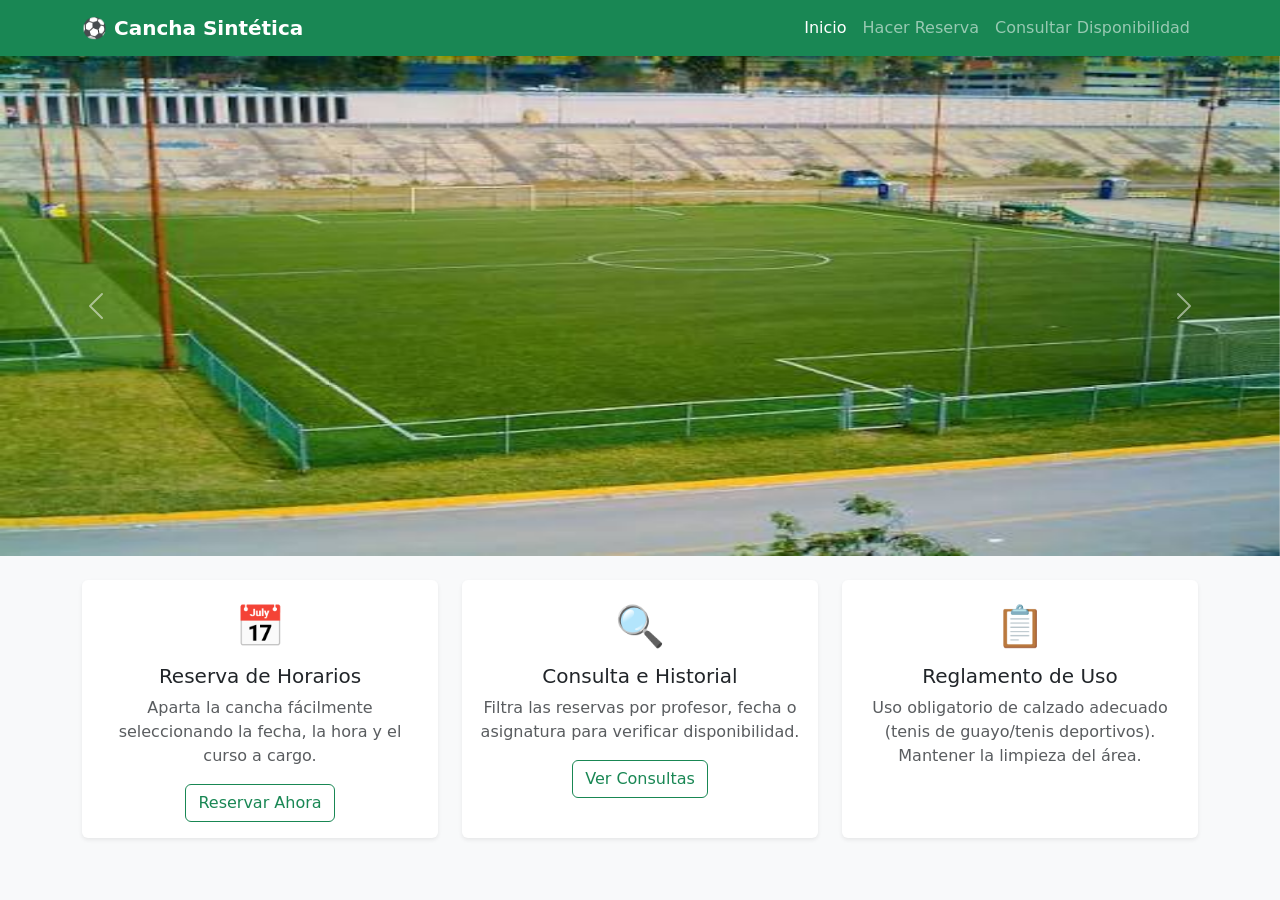
==== index.html @ 49d9d3f8 "first commit" ====
<!doctype html>
<html lang="es">
  <head>
    <meta charset="UTF-8" />
    <meta name="viewport" content="width=device-width, initial-scale=1.0" />
    <title>Cancha Sintética - Colegio</title>
    <link
      href="https://cdn.jsdelivr.net/npm/bootstrap@5.3.2/dist/css/bootstrap.min.css"
      rel="stylesheet"
    />
    <link rel="stylesheet" href="/css/styles" />
  </head>
  <body class="bg-light">
    <!-- Navegación -->
    <nav class="navbar navbar-expand-lg navbar-dark bg-success shadow-sm">
      <div class="container">
        <a class="navbar-brand fw-bold" href="index.html"
          >⚽ Cancha Sintética</a
        >
        <button
          class="navbar-toggler"
          type="button"
          data-bs-toggle="collapse"
          data-bs-target="#navbarNav"
        >
          <span class="navbar-toggler-icon"></span>
        </button>
        <div class="collapse navbar-collapse" id="navbarNav">
          <ul class="navbar-nav ms-auto">
            <li class="nav-item">
              <a class="nav-link active" href="index.html">Inicio</a>
            </li>
            <li class="nav-item">
              <a class="nav-link" href="reservas.html">Hacer Reserva</a>
            </li>
            <li class="nav-item">
              <a class="nav-link" href="consultas.html"
                >Consultar Disponibilidad</a
              >
            </li>
          </ul>
        </div>
      </div>
    </nav>

    <!-- Carrusel -->
    <div
      id="carouselExampleInterval"
      class="carousel slide"
      data-bs-ride="carousel"
    >
      <div class="carousel-inner">
        <div class="carousel-item active" data-bs-interval="3000">
          <img
            src="assets/cancha1.jpg"
            class="d-block w-100"
            alt="..."
            style="height: 500px"
          />
        </div>
        <div class="carousel-item" data-bs-interval="3000">
          <img
            src="assets/cancha2.jpg"
            class="d-block w-100"
            alt="..."
            style="height: 500px"
          />
        </div>
        <div class="carousel-item" data-bs-interval="3000">
          <img
            src="assets/cancha3.jpg"
            class="d-block w-100"
            alt="..."
            style="height: 500px"
          />
        </div>
      </div>
      <button
        class="carousel-control-prev"
        type="button"
        data-bs-target="#carouselExampleInterval"
        data-bs-slide="prev"
      >
        <span class="carousel-control-prev-icon" aria-hidden="true"></span>
        <span class="visually-hidden">Previous</span>
      </button>
      <button
        class="carousel-control-next"
        type="button"
        data-bs-target="#carouselExampleInterval"
        data-bs-slide="next"
      >
        <span class="carousel-control-next-icon" aria-hidden="true"></span>
        <span class="visually-hidden">Next</span>
      </button>
    </div>

    <!-- Sección de Información y Botones de Acción -->
    <div class="container my-4">
      <div class="row text-center mb-4">
        <div class="col-md-4 mb-3">
          <div class="card h-100 shadow-sm border-0">
            <div class="card-body">
              <div class="fs-1 text-success mb-2">📅</div>
              <h5 class="card-title">Reserva de Horarios</h5>
              <p class="card-text text-muted">
                Aparta la cancha fácilmente seleccionando la fecha, la hora y el
                curso a cargo.
              </p>
              <a href="reservas.html" class="btn btn-outline-success"
                >Reservar Ahora</a
              >
            </div>
          </div>
        </div>
        <div class="col-md-4 mb-3">
          <div class="card h-100 shadow-sm border-0">
            <div class="card-body">
              <div class="fs-1 text-success mb-2">🔍</div>
              <h5 class="card-title">Consulta e Historial</h5>
              <p class="card-text text-muted">
                Filtra las reservas por profesor, fecha o asignatura para
                verificar disponibilidad.
              </p>
              <a href="consultas.html" class="btn btn-outline-success"
                >Ver Consultas</a
              >
            </div>
          </div>
        </div>
        <div class="col-md-4 mb-3">
          <div class="card h-100 shadow-sm border-0">
            <div class="card-body">
              <div class="fs-1 text-success mb-2">📋</div>
              <h5 class="card-title">Reglamento de Uso</h5>
              <p class="card-text text-muted">
                Uso obligatorio de calzado adecuado (tenis de guayo/tenis
                deportivos). Mantener la limpieza del área.
              </p>
            </div>
          </div>
        </div>
      </div>
    </div>

    <script src="https://cdn.jsdelivr.net/npm/bootstrap@5.3.2/dist/js/bootstrap.bundle.min.js"></script>
  </body>
</html>
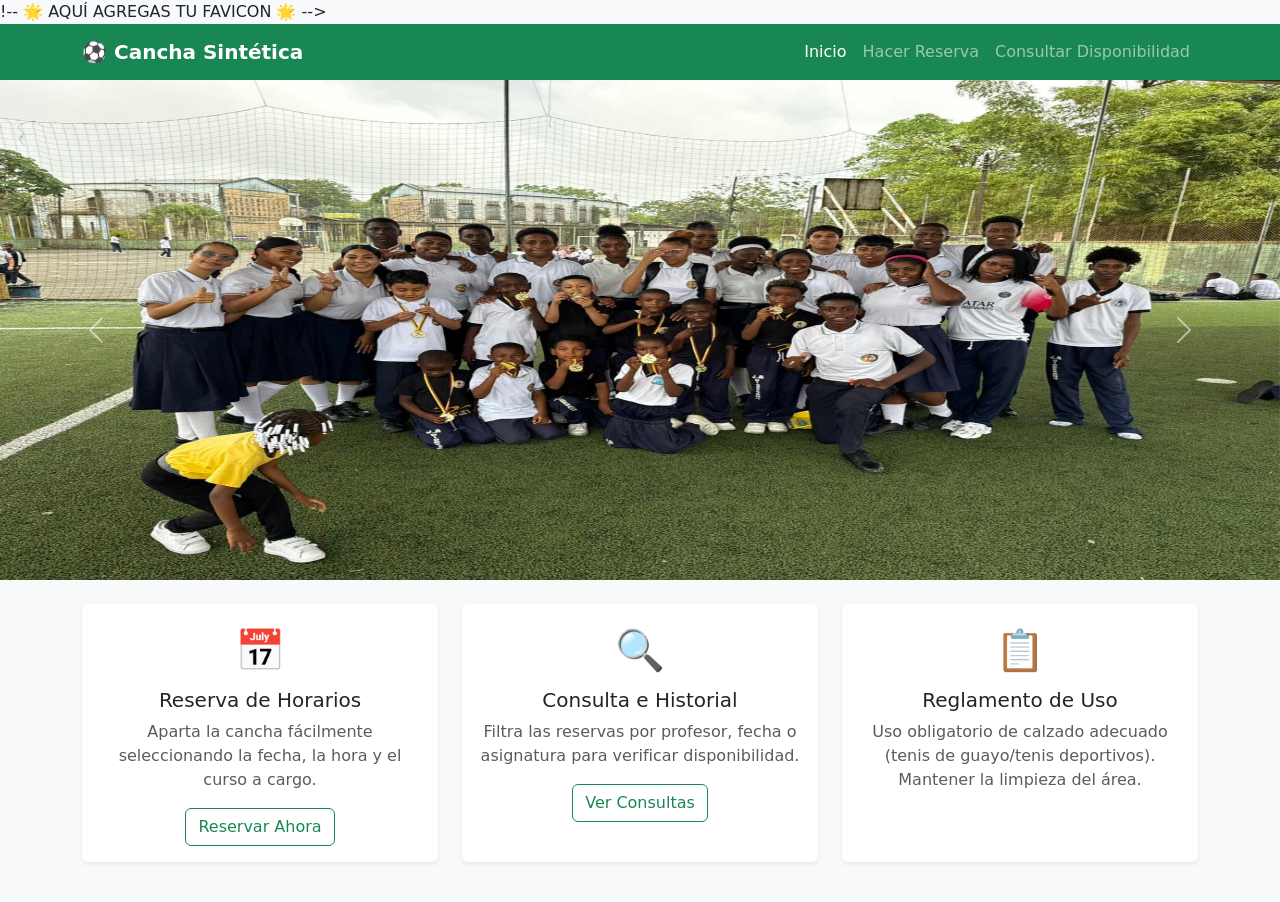
==== commit 2ffe4ddb: "third commit" ====
--- a/index.html
+++ b/index.html
@@ -8,7 +8,9 @@
       href="https://cdn.jsdelivr.net/npm/bootstrap@5.3.2/dist/css/bootstrap.min.css"
       rel="stylesheet"
     />
-    <link rel="stylesheet" href="/css/styles" />
+    <link rel="stylesheet" href="/css/styles.css" />
+    !-- 🌟 AQUÍ AGREGAS TU FAVICON 🌟 -->
+    <link rel="icon" type="image/x-icon" href="assets/cancha2.jpeg" />
   </head>
   <body class="bg-light">
     <!-- Navegación -->
@@ -52,7 +54,7 @@
       <div class="carousel-inner">
         <div class="carousel-item active" data-bs-interval="3000">
           <img
-            src="assets/cancha1.jpg"
+            src="assets/cancha1.jpeg"
             class="d-block w-100"
             alt="..."
             style="height: 500px"
@@ -60,15 +62,7 @@
         </div>
         <div class="carousel-item" data-bs-interval="3000">
           <img
-            src="assets/cancha2.jpg"
-            class="d-block w-100"
-            alt="..."
-            style="height: 500px"
-          />
-        </div>
-        <div class="carousel-item" data-bs-interval="3000">
-          <img
-            src="assets/cancha3.jpg"
+            src="assets/cancha3.jpeg"
             class="d-block w-100"
             alt="..."
             style="height: 500px"
--- a/css/styles.css
+++ b/css/styles.css
@@ -0,0 +1,10 @@
+.carrusel-img {
+  height: 100px;
+  object-fit: cover;
+}
+
+@media (max-width: 768px) {
+  .carrusel-img {
+    height: 250px;
+  }
+}
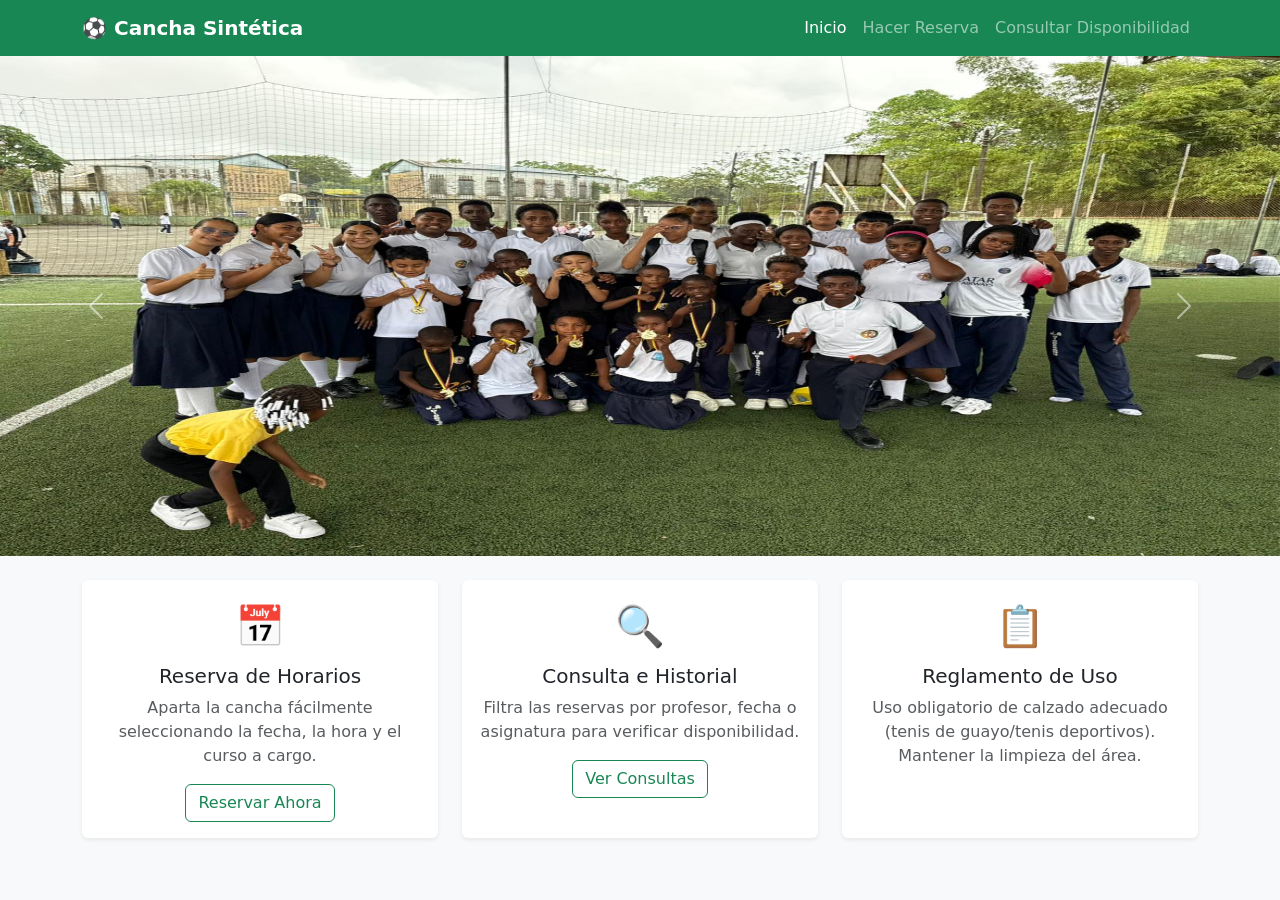
==== commit 34720958: "fourth commit" ====
--- a/index.html
+++ b/index.html
@@ -9,7 +9,6 @@
       rel="stylesheet"
     />
     <link rel="stylesheet" href="/css/styles.css" />
-    !-- 🌟 AQUÍ AGREGAS TU FAVICON 🌟 -->
     <link rel="icon" type="image/x-icon" href="assets/cancha2.jpeg" />
   </head>
   <body class="bg-light">
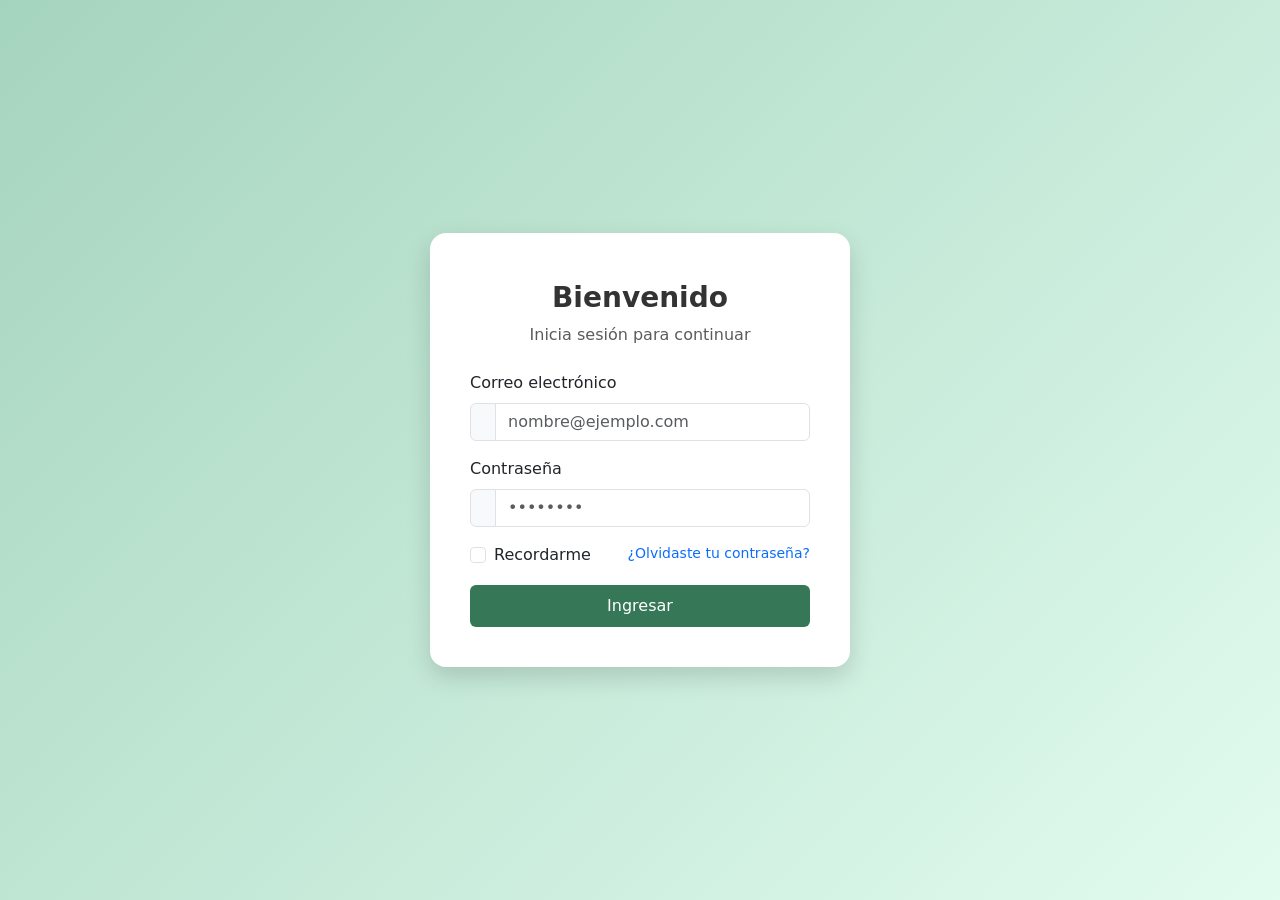
==== commit eddd7a53: "modificaciones" ====
--- a/index.html
+++ b/index.html
@@ -3,139 +3,103 @@
   <head>
     <meta charset="UTF-8" />
     <meta name="viewport" content="width=device-width, initial-scale=1.0" />
-    <title>Cancha Sintética - Colegio</title>
+    <title>Reserva de Cancha Sintética</title>
+    <!-- CSS de Bootstrap 5 -->
     <link
       href="https://cdn.jsdelivr.net/npm/bootstrap@5.3.2/dist/css/bootstrap.min.css"
       rel="stylesheet"
     />
-    <link rel="stylesheet" href="/css/styles.css" />
-    <link rel="icon" type="image/x-icon" href="assets/cancha2.jpeg" />
+    <!-- Estilos propios opcionales -->
+    <link rel="stylesheet" href="css/styles.css" />
+    <style>
+      body {
+        background: linear-gradient(135deg, #a5d4be 0%, #e2fcef 100%);
+        height: 100vh;
+        display: flex;
+        align-items: center;
+        justify-content: center;
+      }
+      .login-card {
+        background: #ffffff;
+        border-radius: 1rem;
+        box-shadow: 0 10px 25px rgba(0, 0, 0, 0.15);
+        overflow: hidden;
+        width: 100%;
+        max-width: 420px;
+        padding: 2.5rem;
+      }
+      .login-title {
+        font-weight: 700;
+        color: #333;
+      }
+    </style>
   </head>
   <body class="bg-light">
-    <!-- Navegación -->
-    <nav class="navbar navbar-expand-lg navbar-dark bg-success shadow-sm">
-      <div class="container">
-        <a class="navbar-brand fw-bold" href="index.html"
-          >⚽ Cancha Sintética</a
+    <div class="login-card">
+      <div class="text-center mb-4">
+        <i class="bi bi-person-circle text-primary" style="font-size: 3rem"></i>
+        <h3 class="login-title mt-2">Bienvenido</h3>
+        <p class="text-muted">Inicia sesión para continuar</p>
+      </div>
+
+      <!-- Alerta para mensajes de error o éxito -->
+      <div id="alertBox" class="alert d-none" role="alert"></div>
+
+      <form id="loginForm" novalidate>
+        <div class="mb-3">
+          <label for="email" class="form-label">Correo electrónico</label>
+          <div class="input-group">
+            <span class="input-group-text"><i class="bi bi-envelope"></i></span>
+            <input
+              type="email"
+              class="form-control"
+              id="email"
+              placeholder="nombre@ejemplo.com"
+              required
+            />
+          </div>
+          <div class="invalid-feedback">
+            Por favor ingresa un correo válido.
+          </div>
+        </div>
+
+        <div class="mb-3">
+          <label for="password" class="form-label">Contraseña</label>
+          <div class="input-group">
+            <span class="input-group-text"><i class="bi bi-lock"></i></span>
+            <input
+              type="password"
+              class="form-control"
+              id="password"
+              placeholder="••••••••"
+              required
+            />
+          </div>
+          <div class="invalid-feedback">La contraseña es obligatoria.</div>
+        </div>
+
+        <div class="d-flex justify-content-between align-items: center mb-3">
+          <div class="form-check">
+            <input type="checkbox" class="form-check-input" id="rememberMe" />
+            <label class="form-check-label" for="rememberMe">Recordarme</label>
+          </div>
+          <a href="#" class="text-decoration-none small"
+            >¿Olvidaste tu contraseña?</a
+          >
+        </div>
+
+        <button
+          type="submit"
+          class="btn w-100 py-2"
+          style="background-color: #367757; color: #ffffff"
         >
-        <button
-          class="navbar-toggler"
-          type="button"
-          data-bs-toggle="collapse"
-          data-bs-target="#navbarNav"
-        >
-          <span class="navbar-toggler-icon"></span>
+          Ingresar
         </button>
-        <div class="collapse navbar-collapse" id="navbarNav">
-          <ul class="navbar-nav ms-auto">
-            <li class="nav-item">
-              <a class="nav-link active" href="index.html">Inicio</a>
-            </li>
-            <li class="nav-item">
-              <a class="nav-link" href="reservas.html">Hacer Reserva</a>
-            </li>
-            <li class="nav-item">
-              <a class="nav-link" href="consultas.html"
-                >Consultar Disponibilidad</a
-              >
-            </li>
-          </ul>
-        </div>
-      </div>
-    </nav>
-
-    <!-- Carrusel -->
-    <div
-      id="carouselExampleInterval"
-      class="carousel slide"
-      data-bs-ride="carousel"
-    >
-      <div class="carousel-inner">
-        <div class="carousel-item active" data-bs-interval="3000">
-          <img
-            src="assets/cancha1.jpeg"
-            class="d-block w-100"
-            alt="..."
-            style="height: 500px"
-          />
-        </div>
-        <div class="carousel-item" data-bs-interval="3000">
-          <img
-            src="assets/cancha3.jpeg"
-            class="d-block w-100"
-            alt="..."
-            style="height: 500px"
-          />
-        </div>
-      </div>
-      <button
-        class="carousel-control-prev"
-        type="button"
-        data-bs-target="#carouselExampleInterval"
-        data-bs-slide="prev"
-      >
-        <span class="carousel-control-prev-icon" aria-hidden="true"></span>
-        <span class="visually-hidden">Previous</span>
-      </button>
-      <button
-        class="carousel-control-next"
-        type="button"
-        data-bs-target="#carouselExampleInterval"
-        data-bs-slide="next"
-      >
-        <span class="carousel-control-next-icon" aria-hidden="true"></span>
-        <span class="visually-hidden">Next</span>
-      </button>
+      </form>
     </div>
 
-    <!-- Sección de Información y Botones de Acción -->
-    <div class="container my-4">
-      <div class="row text-center mb-4">
-        <div class="col-md-4 mb-3">
-          <div class="card h-100 shadow-sm border-0">
-            <div class="card-body">
-              <div class="fs-1 text-success mb-2">📅</div>
-              <h5 class="card-title">Reserva de Horarios</h5>
-              <p class="card-text text-muted">
-                Aparta la cancha fácilmente seleccionando la fecha, la hora y el
-                curso a cargo.
-              </p>
-              <a href="reservas.html" class="btn btn-outline-success"
-                >Reservar Ahora</a
-              >
-            </div>
-          </div>
-        </div>
-        <div class="col-md-4 mb-3">
-          <div class="card h-100 shadow-sm border-0">
-            <div class="card-body">
-              <div class="fs-1 text-success mb-2">🔍</div>
-              <h5 class="card-title">Consulta e Historial</h5>
-              <p class="card-text text-muted">
-                Filtra las reservas por profesor, fecha o asignatura para
-                verificar disponibilidad.
-              </p>
-              <a href="consultas.html" class="btn btn-outline-success"
-                >Ver Consultas</a
-              >
-            </div>
-          </div>
-        </div>
-        <div class="col-md-4 mb-3">
-          <div class="card h-100 shadow-sm border-0">
-            <div class="card-body">
-              <div class="fs-1 text-success mb-2">📋</div>
-              <h5 class="card-title">Reglamento de Uso</h5>
-              <p class="card-text text-muted">
-                Uso obligatorio de calzado adecuado (tenis de guayo/tenis
-                deportivos). Mantener la limpieza del área.
-              </p>
-            </div>
-          </div>
-        </div>
-      </div>
-    </div>
-
+    <!-- JS de Bootstrap y Script de la App -->
     <script src="https://cdn.jsdelivr.net/npm/bootstrap@5.3.2/dist/js/bootstrap.bundle.min.js"></script>
+    <script src="js/app.js"></script>
   </body>
 </html>
--- a/css/styles.css
+++ b/css/styles.css
@@ -7,4 +7,44 @@
   .carrusel-img {
     height: 250px;
   }
-}+}
+
+.carrusel-personalizado img {
+    height: 400px; /* Ajusta esta altura según qué tan alto lo quieras */
+    object-fit: cover; /* Recorta la imagen de forma proporcional sin aplastarla */
+    border-radius: 15px; /* Bordes redondeados para que se vea más moderno */
+  }
+
+  .footer-klo {
+    background-color: #155d33; /* Un verde un poco más oscuro que tu barra superior para dar profundidad */
+    color: #ffffff;
+  }
+  .footer-klo a {
+    color: #d1e7dd;
+    text-decoration: none;
+    transition: color 0.2s ease;
+  }
+  .footer-klo a:hover {
+    color: #ffffff;
+    text-decoration: underline;
+  }
+  .social-icon {
+    display: inline-flex;
+    align-items: center;
+    justify-content: center;
+    width: 38px;
+    height: 38px;
+    border-radius: 50%;
+    background-color: rgba(255, 255, 255, 0.1);
+    color: #ffffff;
+    transition: background-color 0.3s ease;
+  }
+  .social-icon:hover {
+    background-color: rgba(255, 255, 255, 0.25);
+    color: #ffffff;
+  }
+
+  .mini-carrusel-img {
+    height: 220px; /* Altura compacta ideal para este bloque */
+    object-fit: cover; /* Recorta sin deformar la foto */
+  }
